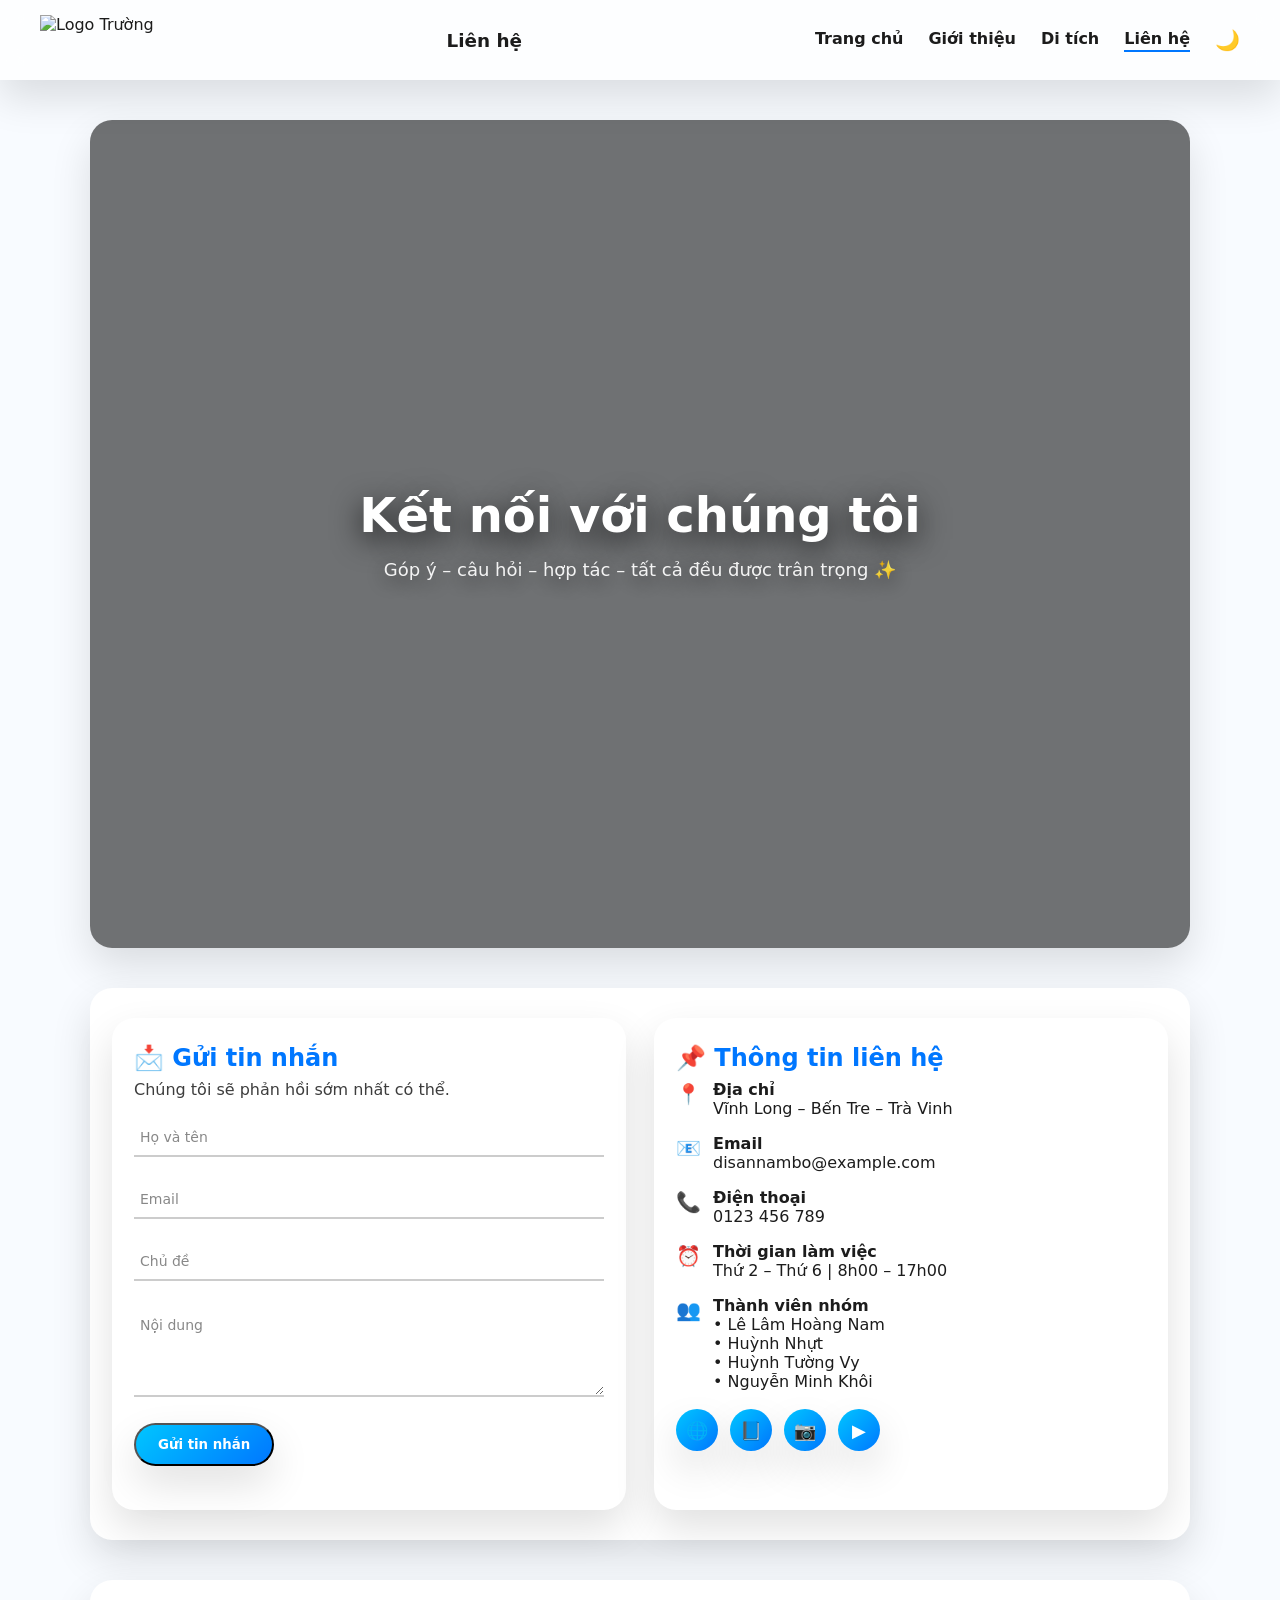
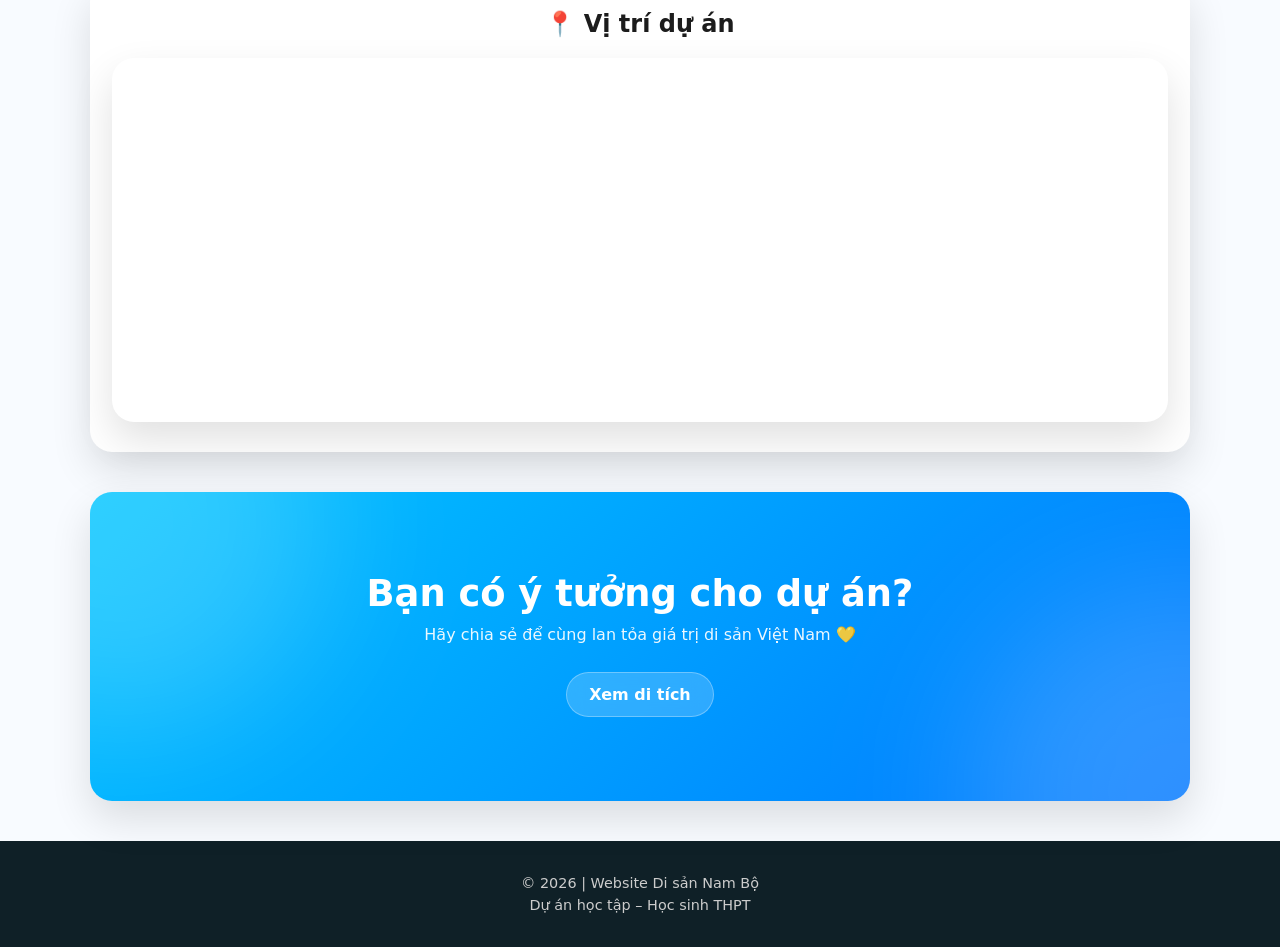
==== lienhe.html @ 8fd8944c "Add files via upload" ====
<!DOCTYPE html>
<html lang="vi">
<head>
  <meta charset="UTF-8">
  <title>Liên hệ | Di sản Nam Bộ</title>
  <meta name="viewport" content="width=device-width, initial-scale=1.0">
  <meta name="description" content="Trang liên hệ – Website Di tích lịch sử & văn hóa Nam Bộ">
  <link rel="stylesheet" href="style.css">
</head>
<body>

<div id="loader">
  <div class="spinner"></div>
  <p style="margin-top:15px;font-weight:600;">Đang tải liên hệ...</p>
</div>

<div id="progress-bar"></div>
<div id="cursor-glow"></div>

<header>
  <div class="logo-container">
    <img src="img/logo-truong.png" alt="Logo Trường" class="school-logo">
  </div>
  <h1>Liên hệ</h1>
  <nav>
    <a href="index.html">Trang chủ</a>
    <a href="gioithieu.html">Giới thiệu</a>
    <a href="chude.html">Di tích</a>
    <a href="lienhe.html" class="active">Liên hệ</a>
    <button id="themeToggle">🌙</button>
  </nav>
</header>

<section class="hero small">
  <div class="hero-content">
    <h1 class="float">Kết nối với chúng tôi</h1>
    <p class="delay1 float">
      Góp ý – câu hỏi – hợp tác – tất cả đều được trân trọng ✨
    </p>
  </div>
</section>

<section class="reveal">
  <div class="contact-grid">

    <div class="contact-form hover-glow">
      <h2>📩 Gửi tin nhắn</h2>
      <p>Chúng tôi sẽ phản hồi sớm nhất có thể.</p>

      <form id="contactForm">

        <div class="form-group">
          <input type="text" id="name" required>
          <label>Họ và tên</label>
          <span class="focus-line"></span>
        </div>

        <div class="form-group">
          <input type="email" id="email" required>
          <label>Email</label>
          <span class="focus-line"></span>
        </div>

        <div class="form-group">
          <input type="text" id="subject" required>
          <label>Chủ đề</label>
          <span class="focus-line"></span>
        </div>

        <div class="form-group textarea">
          <textarea id="message" rows="4" required></textarea>
          <label>Nội dung</label>
          <span class="focus-line"></span>
        </div>

        <button type="submit" class="btn primary ripple full">Gửi tin nhắn</button>
        <p id="formStatus"></p>

      </form>
    </div>

    <div class="contact-info hover-glow">
      <h2>📌 Thông tin liên hệ</h2>

      <div class="info-item">
        <span>📍</span>
        <div>
          <h4>Địa chỉ</h4>
          <p>Vĩnh Long – Bến Tre – Trà Vinh</p>
        </div>
      </div>

      <div class="info-item">
        <span>📧</span>
        <div>
          <h4>Email</h4>
          <p>disannambo@example.com</p>
        </div>
      </div>

      <div class="info-item">
        <span>📞</span>
        <div>
          <h4>Điện thoại</h4>
          <p>0123 456 789</p>
        </div>
      </div>

      <div class="info-item">
        <span>⏰</span>
        <div>
          <h4>Thời gian làm việc</h4>
          <p>Thứ 2 – Thứ 6 | 8h00 – 17h00</p>
        </div>
      </div>
<div class="info-item">
  <span>👥</span>
  <div>
    <h4>Thành viên nhóm</h4>
    <p>• Lê Lâm Hoàng Nam</p>
    <p>• Huỳnh Nhựt</p>
    <p>• Huỳnh Tường Vy</p>
    <p>• Nguyễn Minh Khôi</p>
  </div>
</div>
      <div class="social-links">
        <a href="#" class="ripple">🌐</a>
        <a href="#" class="ripple">📘</a>
        <a href="#" class="ripple">📷</a>
        <a href="#" class="ripple">▶️</a>
      </div>
    </div>

  </div>
</section>

<section class="reveal">
  <h2 style="text-align:center;margin-bottom:20px;">📍 Vị trí dự án</h2>
  <div class="map-box hover-glow">
    <iframe
      src="https://www.google.com/maps?q=V%C4%A9nh%20Long%2C%20Vi%E1%BB%87t%20Nam&output=embed"
      loading="lazy"
      allowfullscreen>
    </iframe>
  </div>
</section>

<section class="cta-section reveal">
  <h2>Bạn có ý tưởng cho dự án?</h2>
  <p>Hãy chia sẻ để cùng lan tỏa giá trị di sản Việt Nam 💛</p>
  <a href="chude.html" class="btn glass ripple">Xem di tích</a>
</section>

<footer>
  <p>© 2026 | Website Di sản Nam Bộ</p>
  <p>Dự án học tập – Học sinh THPT</p>
</footer>

<button id="backToTop">↑</button>

<script>
window.addEventListener("load", () => {
  document.getElementById("loader").classList.add("hide");
});

const toggle = document.getElementById("themeToggle");
toggle.addEventListener("click", () => {
  document.documentElement.classList.toggle("dark");
});

const backToTop = document.getElementById("backToTop");
window.addEventListener("scroll", () => {
  backToTop.style.display = window.scrollY > 400 ? "block" : "none";
});
backToTop.onclick = () => window.scrollTo({ top: 0, behavior: "smooth" });

const progressBar = document.getElementById("progress-bar");
window.addEventListener("scroll", () => {
  const scrollTop = document.documentElement.scrollTop;
  const scrollHeight = document.documentElement.scrollHeight - document.documentElement.clientHeight;
  progressBar.style.width = (scrollTop / scrollHeight) * 100 + "%";
});

const reveals = document.querySelectorAll(".reveal");
const revealObserver = new IntersectionObserver(entries => {
  entries.forEach(entry => {
    if (entry.isIntersecting) entry.target.classList.add("show");
  });
}, { threshold: 0.15 });
reveals.forEach(el => revealObserver.observe(el));

const glow = document.getElementById("cursor-glow");
document.addEventListener("mousemove", e => {
  glow.style.left = e.clientX + "px";
  glow.style.top = e.clientY + "px";
});

document.querySelectorAll(".ripple").forEach(btn => {
  btn.addEventListener("click", function(e) {
    const ripple = document.createElement("span");
    ripple.classList.add("ripple-effect");
    const rect = this.getBoundingClientRect();
    ripple.style.left = e.clientX - rect.left + "px";
    ripple.style.top = e.clientY - rect.top + "px";
    this.appendChild(ripple);
    setTimeout(() => ripple.remove(), 600);
  });
});

const form = document.getElementById("contactForm");
const status = document.getElementById("formStatus");
form.addEventListener("submit", e => {
  e.preventDefault();
  status.textContent = "⏳ Đang gửi...";
  setTimeout(() => {
    status.textContent = "✅ Gửi thành công! Cảm ơn bạn đã liên hệ.";
    form.reset();
  }, 1200);
});
</script>

</body>
</html>
---- style.css ----
/* ================= ROOT THEME ================= */
:root {
  --bg: #f8fbff;
  --text: #1c1c1c;
  --primary: #0077ff;
  --secondary: #00c6ff;
  --card: #ffffff;
  --glass: rgba(255,255,255,0.7);
  --shadow: 0 18px 40px rgba(0,0,0,0.12);
}

.dark {
  --bg: #0b1220;
  --text: #e5e7eb;
  --primary: #38bdf8;
  --secondary: #818cf8;
  --card: #020617;
  --glass: rgba(15,23,42,0.75);
  --shadow: 0 22px 55px rgba(0,0,0,0.6);
}

/* ================= RESET ================= */
* {
  margin: 0;
  padding: 0;
  box-sizing: border-box;
  font-family: system-ui, -apple-system, BlinkMacSystemFont, sans-serif;
  scroll-behavior: smooth;
}

body {
  background: var(--bg);
  color: var(--text);
  overflow-x: hidden;
}

a { text-decoration: none; color: inherit; }
img { max-width: 100%; display: block; }

/* ================= LOADER ================= */
#loader {
  position: fixed;
  inset: 0;
  background: linear-gradient(135deg, #0077ff, #00c6ff);
  display: grid;
  place-items: center;
  color: white;
  z-index: 9999;
  transition: 0.6s ease;
}
#loader.hide { opacity: 0; visibility: hidden; }
.spinner {
  width: 60px;
  height: 60px;
  border: 5px solid rgba(255,255,255,0.3);
  border-top: 5px solid white;
  border-radius: 50%;
  animation: spin 1s linear infinite;
}
@keyframes spin { to { transform: rotate(360deg); } }

/* ================= PROGRESS BAR ================= */
#progress-bar {
  position: fixed;
  top: 0;
  left: 0;
  height: 4px;
  width: 0;
  background: linear-gradient(90deg, var(--secondary), var(--primary));
  z-index: 999;
}

/* ================= CURSOR GLOW ================= */
#cursor-glow {
  position: fixed;
  top: 0;
  left: 0;
  width: 38px;
  height: 38px;
  border-radius: 50%;
  pointer-events: none;
  background: radial-gradient(circle, rgba(0,199,255,0.5), transparent 60%);
  transform: translate(-50%, -50%);
  z-index: 1000;
  mix-blend-mode: screen;
}

/* ================= HEADER ================= */
header {
  position: sticky;
  top: 0;
  z-index: 100;
  padding: 14px 22px;
  display: flex;
  justify-content: space-between;
  align-items: center;
  backdrop-filter: blur(14px);
  background: var(--glass);
  box-shadow: var(--shadow);
}

header h1 {
  font-size: 1.15rem;
  font-weight: 700;
}

nav {
  display: flex;
  align-items: center;
  gap: 18px;
}

nav a {
  font-weight: 600;
  position: relative;
  padding-bottom: 4px;
}

nav a::after {
  content: "";
  position: absolute;
  left: 0;
  bottom: 0;
  width: 0;
  height: 2px;
  background: var(--primary);
  transition: 0.3s ease;
}

nav a:hover::after,
nav a.active::after {
  width: 100%;
}

#themeToggle {
  border: none;
  background: none;
  font-size: 1.25rem;
  cursor: pointer;
}

/* ================= BACK TO TOP ================= */
#backToTop {
  position: fixed;
  right: 20px;
  bottom: 20px;
  background: linear-gradient(135deg, var(--secondary), var(--primary));
  color: white;
  border: none;
  width: 46px;
  height: 46px;
  border-radius: 50%;
  font-size: 18px;
  cursor: pointer;
  box-shadow: var(--shadow);
  display: none;
  transition: 0.3s ease;
  z-index: 1000;
}
#backToTop:hover { transform: translateY(-6px) scale(1.05); }

  to { transform: translateY(50px) translateX(40px); }
}
/* ================= HERO IMAGE ================= */
.hero {
  position: relative;
  min-height: 92vh;
  display: grid;
  place-items: center;
  text-align: center;
  padding: 40px 20px;
  overflow: hidden;
  color: white;

  /* ẢNH NỀN */
  background: url("images/hero.jpg") center/cover no-repeat;
}

/* lớp phủ tối giữ chữ rõ */
.hero::before {
  content: "";
  position: absolute;
  inset: 0;
  background: rgba(0,0,0,0.45);
  z-index: 0;
}

.hero-content {
  max-width: 780px;
  position: relative;
  z-index: 1;
}
.hero h1 {
  font-size: clamp(2.2rem, 5vw, 3.4rem);
  line-height: 1.15;
  margin-bottom: 12px;
}

.hero p {
  opacity: 0.92;
  font-size: 1.05rem;
}

/* ================= BUTTONS ================= */
.btn {
  padding: 12px 22px;
  border-radius: 999px;
  font-weight: 700;
  display: inline-block;
  position: relative;
  overflow: hidden;
  transition: 0.3s ease;
}

.btn.primary {
  background: linear-gradient(135deg, var(--secondary), var(--primary));
  color: white;
  box-shadow: var(--shadow);
}

.btn.glass {
  background: rgba(255,255,255,0.18);
  color: white;
  backdrop-filter: blur(10px);
  border: 1px solid rgba(255,255,255,0.3);
}

.btn:hover {
  transform: translateY(-4px) scale(1.05);
}

/* ================= RIPPLE ================= */
.ripple-effect {
  position: absolute;
  border-radius: 50%;
  background: rgba(255,255,255,0.6);
  transform: scale(0);
  animation: ripple 0.6s linear;
}
@keyframes ripple {
  to { transform: scale(4); opacity: 0; }
}

/* ================= SECTIONS ================= */
section {
  max-width: 1100px;
  margin: 40px auto;
  padding: 30px 22px;
  background: var(--card);
  border-radius: 22px;
  box-shadow: var(--shadow);
}

/* ================= GRID / CARD ================= */
.grid {
  display: grid;
  grid-template-columns: repeat(auto-fit, minmax(240px, 1fr));
  gap: 22px;
}

.card {
  background: linear-gradient(135deg, rgba(0,119,255,0.06), rgba(0,0,0,0.02));
  border-radius: 18px;
  padding: 20px;
  transition: 0.4s cubic-bezier(.2,.8,.2,1);
  box-shadow: var(--shadow);
}

.card:hover {
  transform: translateY(-12px) scale(1.04);
  box-shadow: 0 30px 60px rgba(0,0,0,0.2);
}

/* ================= GALLERY ================= */
.gallery img {
  border-radius: 18px;
  transition: 0.45s cubic-bezier(.2,.8,.2,1);
  cursor: pointer;
}

.gallery img:hover {
  transform: scale(1.1) rotate(1deg);
  box-shadow: 0 18px 36px rgba(0,0,0,0.25);
}

/* ================= MAP ================= */
.map-box {
  width: 100%;
  border-radius: 22px;
  overflow: hidden;
  box-shadow: var(--shadow);
  transition: 0.4s ease;
}

.map-box:hover {
  transform: scale(1.02);
  box-shadow: 0 30px 60px rgba(0,0,0,0.25);
}

.map-box iframe {
  width: 100%;
  height: 360px;
  border: none;
}

/* ================= BACK BUTTON ================= */
.back-btn {
  position: fixed;
  top: 90px;
  right: 24px;
  padding: 10px 18px;
  background: linear-gradient(135deg, #00c6ff, #0077ff);
  color: white;
  border-radius: 999px;
  font-size: 18px;
  font-weight: 700;
  z-index: 999;
  box-shadow: var(--shadow);
  transition: 0.3s ease;
}

.back-btn:hover {
  transform: translateX(-8px) scale(1.06);
}

/* ================= STATS ================= */
.stats {
  max-width: 1100px;
  margin: -70px auto 60px;
  padding: 0 20px;
  display: grid;
  grid-template-columns: repeat(auto-fit, minmax(160px, 1fr));
  gap: 22px;
  position: relative;
  z-index: 5;
}

.stat-card {
  background: var(--card);
  border-radius: 22px;
  padding: 26px 22px;
  text-align: center;
  box-shadow: var(--shadow);
  transition: 0.4s ease;
}

.stat-card:hover {
  transform: translateY(-12px) scale(1.05);
}

.stat-card h3 {
  font-size: 2rem;
  color: var(--primary);
}

/* ================= FEATURES ================= */
.features {
  max-width: 1100px;
  margin: auto;
  padding: 40px 20px 70px;
  text-align: center;
}

.features h2 {
  font-size: 2rem;
  margin-bottom: 10px;
}

.features p {
  max-width: 700px;
  margin: auto;
  margin-bottom: 40px;
  opacity: 0.88;
}

.feature-grid {
  display: grid;
  grid-template-columns: repeat(auto-fit, minmax(240px, 1fr));
  gap: 26px;
}

.feature-card {
  background: var(--card);
  border-radius: 22px;
  padding: 28px 22px;
  box-shadow: var(--shadow);
  transition: 0.45s cubic-bezier(.2,.8,.2,1);
  position: relative;
  overflow: hidden;
}

.feature-card::before {
  content: "";
  position: absolute;
  inset: 0;
  background: linear-gradient(120deg, transparent, rgba(0,119,255,0.18), transparent);
  transform: translateX(-100%);
  transition: 0.6s ease;
}

.feature-card:hover::before {
  transform: translateX(100%);
}

.feature-card:hover {
  transform: translateY(-14px) scale(1.04);
}

/* ================= DESTINATIONS ================= */
.destinations {
  background: linear-gradient(135deg, #f5f7fa, #c3cfe2);
  padding: 70px 20px;
}

.dark .destinations {
  background: linear-gradient(135deg, #020617, #020617);
}

.destinations h2 {
  text-align: center;
  margin-bottom: 40px;
  font-size: 2rem;
}

.dest-grid {
  max-width: 1100px;
  margin: auto;
  display: grid;
  grid-template-columns: repeat(auto-fit, minmax(260px, 1fr));
  gap: 28px;
}

.dest-card {
  background: var(--card);
  border-radius: 24px;
  overflow: hidden;
  box-shadow: var(--shadow);
  transition: 0.5s cubic-bezier(.2,.8,.2,1);
  transform-style: preserve-3d;
}

.dest-card:hover {
  transform: translateY(-16px) scale(1.04) rotateX(6deg);
}

.dest-card img {
  width: 100%;
  height: 190px;
  object-fit: cover;
  transition: 0.6s ease;
}

.dest-card:hover img {
  transform: scale(1.15);
}

.dest-card .info {
  padding: 18px 18px 22px;
}

.dest-card h4 {
  color: var(--primary);
  margin-bottom: 6px;
}

/* ================= CTA SECTION ================= */
.cta-section {
  background: linear-gradient(135deg, var(--secondary), var(--primary));
  color: white;
  padding: 80px 20px;
  text-align: center;
  position: relative;
  overflow: hidden;
}

.cta-section::before,
.cta-section::after {
  content: "";
  position: absolute;
  width: 420px;
  height: 420px;
  background: rgba(255,255,255,0.18);
  border-radius: 50%;
  filter: blur(70px);
}

.cta-section::before {
  top: -180px;
  left: -180px;
}

.cta-section::after {
  bottom: -200px;
  right: -200px;
}

.cta-section h2 {
  font-size: 2.3rem;
  margin-bottom: 10px;
}

.cta-section p {
  max-width: 680px;
  margin: auto;
  margin-bottom: 28px;
  opacity: 0.92;
}

/* ================= FOOTER ================= */
footer {
  background: #0f2027;
  color: #ccc;
  text-align: center;
  padding: 28px 16px;
}

.dark footer {
  background: #020617;
}

footer p {
  margin: 6px 0;
  font-size: 0.9rem;
}

/* ================= REVEAL ANIMATION ================= */
.reveal {
  opacity: 0;
  transform: translateY(40px) scale(0.96);
  transition: 0.8s cubic-bezier(.2,.8,.2,1);
}

.reveal.show {
  opacity: 1;
  transform: translateY(0) scale(1);
}

/* ================= FLOAT ANIMATION ================= */
.float {
  animation: floaty 6s ease-in-out infinite alternate;
}
.delay1 { animation-delay: 0.6s; }
.delay2 { animation-delay: 1.2s; }
.delay3 { animation-delay: 1.8s; }

@keyframes floaty {
  from { transform: translateY(0); }
  to { transform: translateY(-12px); }
}

/* ================= HOVER GLOW ================= */
.hover-glow:hover {
  box-shadow:
    0 0 0 2px rgba(0,119,255,0.2),
    0 0 25px rgba(0,119,255,0.35),
    var(--shadow);
}

/* ================= CONTACT ================= */
.contact-grid {
  display: grid;
  grid-template-columns: repeat(auto-fit, minmax(300px, 1fr));
  gap: 28px;
}

.contact-form, .contact-info {
  background: var(--card);
  border-radius: 22px;
  padding: 26px 22px;
  box-shadow: var(--shadow);
}

.contact-form h2,
.contact-info h2 {
  margin-bottom: 8px;
  color: var(--primary);
}

.contact-form p {
  margin-bottom: 18px;
  opacity: 0.85;
}

.form-group {
  position: relative;
  margin-bottom: 22px;
}

.form-group input,
.form-group textarea {
  width: 100%;
  padding: 10px 6px;
  border: none;
  border-bottom: 2px solid #ccc;
  background: transparent;
  color: var(--text);
  font-size: 15px;
  outline: none;
}

.form-group label {
  position: absolute;
  left: 6px;
  top: 50%;
  transform: translateY(-50%);
  font-size: 14px;
  color: #888;
  pointer-events: none;
  transition: 0.3s ease;
}

.form-group textarea + label {
  top: 14px;
  transform: none;
}

.form-group input:focus + label,
.form-group input:valid + label,
.form-group textarea:focus + label,
.form-group textarea:valid + label {
  top: -6px;
  font-size: 12px;
  color: var(--primary);
}

.focus-line {
  position: absolute;
  bottom: 0;
  left: 0;
  width: 0;
  height: 2px;
  background: var(--primary);
  transition: 0.3s ease;
}

.form-group input:focus ~ .focus-line,
.form-group textarea:focus ~ .focus-line {
  width: 100%;
}

.contact-info .info-item {
  display: flex;
  gap: 12px;
  margin-bottom: 16px;
  align-items: flex-start;
}

.contact-info .info-item span {
  font-size: 20px;
  margin-top: 2px;
}

.social-links {
  display: flex;
  gap: 12px;
  margin-top: 18px;
}

.social-links a {
  width: 42px;
  height: 42px;
  border-radius: 50%;
  display: grid;
  place-items: center;
  background: linear-gradient(135deg, var(--secondary), var(--primary));
  color: white;
  font-size: 18px;
  box-shadow: var(--shadow);
  transition: 0.3s ease;
}

.social-links a:hover {
  transform: translateY(-6px) scale(1.1);
}

/* ================= RESPONSIVE ================= */
@media (max-width: 700px) {
  nav { flex-wrap: wrap; gap: 10px; }
  header h1 { font-size: 1rem; }
  .hero h1 { font-size: 2rem; }
  .map-box iframe { height: 260px; }
}
/* ================= LOGO ================= */
.logo-container {
  display: flex;
  align-items: center;
}

.school-logo {
  height: 42px;      /* chỉnh kích thước chuẩn */
  width: auto;
  object-fit: contain;
}

@media (max-width: 700px) {
  .school-logo {
    height: 34px;
  }
}
/* ================= HERO FIX - GIỮ NGUYÊN HIỆU ỨNG ================= */

.hero {
  position: relative;
  min-height: 92vh;
  display: flex;
  align-items: center;
  justify-content: center;
  text-align: center;
  padding: 40px 20px;
  overflow: hidden;
  color: #fff;

  background: url("images/hero.jpg") center/cover no-repeat;
}

/* Overlay làm tối nền để chữ nổi */
.hero::before {
  content: "";
  position: absolute;
  inset: 0;
  background: linear-gradient(
    rgba(0, 0, 0, 0.65),
    rgba(0, 0, 0, 0.55)
  );
  z-index: 1;
}

/* Nội dung nằm trên overlay */
.hero-content {
  position: relative;
  z-index: 2;
  max-width: 800px;
}

/* Làm chữ nổi bật hơn */
.hero h1 {
  font-size: 48px;
  font-weight: 800;
  text-shadow: 0 8px 30px rgba(0,0,0,0.8);
}

.hero p {
  font-size: 18px;
  margin-top: 15px;
  text-shadow: 0 5px 20px rgba(0,0,0,0.8);
}/* ===== HEADER LAYOUT FIX ===== */

header {
  display: flex;
  justify-content: space-between;
  align-items: center;
  padding: 15px 40px;
  position: sticky;
  top: 0;
  z-index: 1000;
}

/* Logo bên trái */
.logo-container {
  display: flex;
  align-items: center;
  gap: 15px;
}

.school-logo {
  height: 50px;
  width: auto;
}

/* Menu bên phải */
nav {
  display: flex;
  align-items: center;
  gap: 25px;
}

nav a {
  text-decoration: none;
  font-weight: 600;
  transition: 0.3s;
}

nav a:hover {
  opacity: 0.7;
}.hero {
  background-image: url("img/background.jpg");
  background-size: cover;
  background-position: center;
  background-repeat: no-repeat;
}.hero {
  position: relative;
  min-height: 92vh;
  display: flex;
  align-items: center;
  justify-content: center;
  text-align: center;
  color: white;

  background-image: url("img/background.jpg");
  background-size: cover;
  background-position: center;
  background-repeat: no-repeat;
}

.hero::before {
  content: "";
  position: absolute;
  inset: 0;
  background: rgba(0,0,0,0.55);
}

.hero-content {
  position: relative;
  z-index: 2;
}
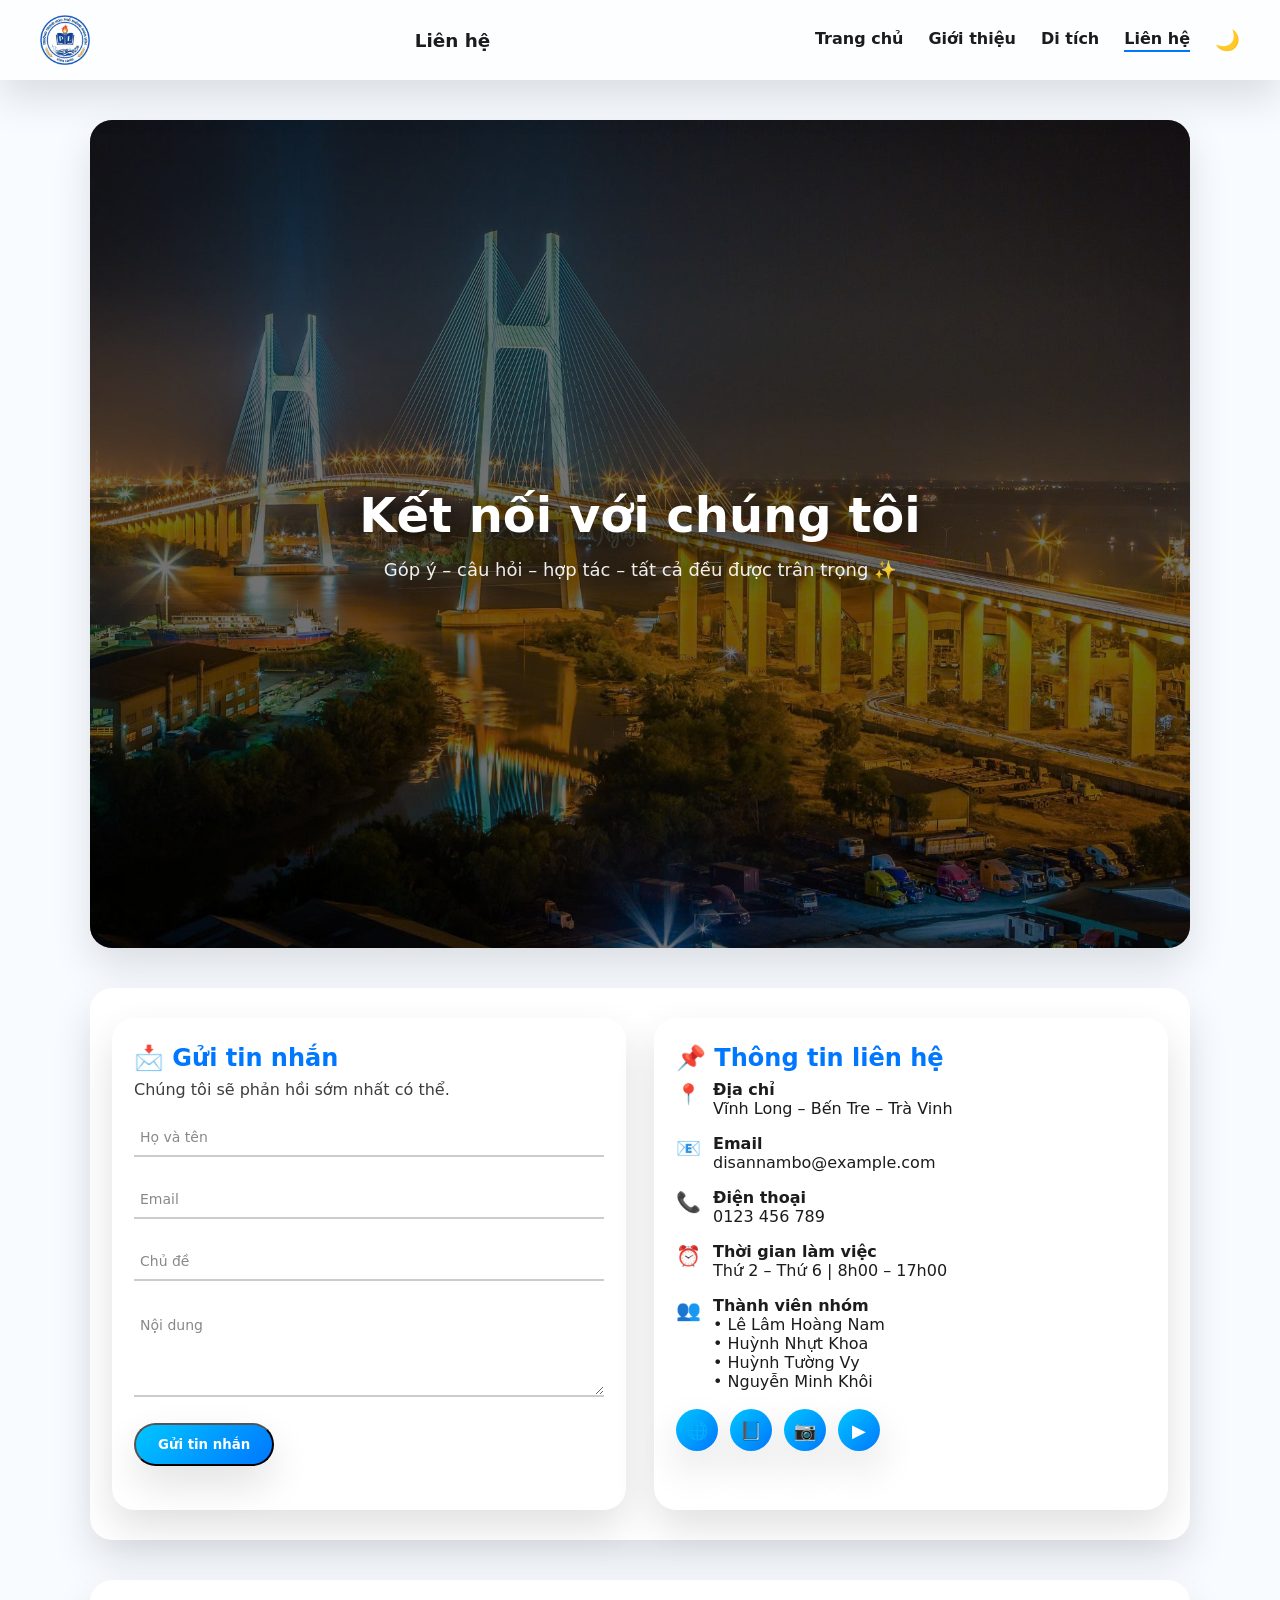
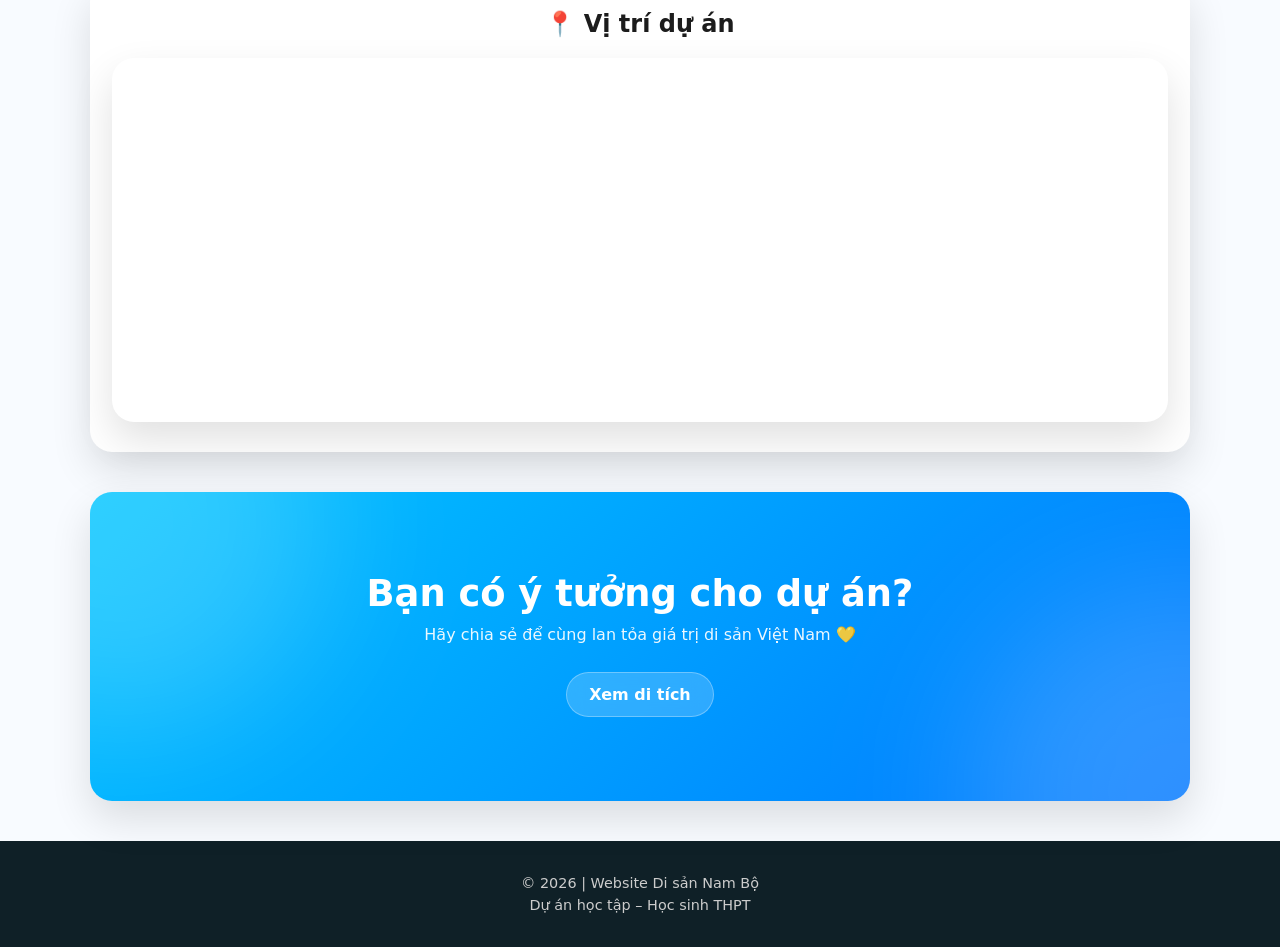
==== commit cf6ba5ad: "Add files via upload" ====
--- a/lienhe.html
+++ b/lienhe.html
@@ -118,7 +118,7 @@
   <div>
     <h4>Thành viên nhóm</h4>
     <p>• Lê Lâm Hoàng Nam</p>
-    <p>• Huỳnh Nhựt</p>
+    <p>• Huỳnh Nhựt Khoa</p>
     <p>• Huỳnh Tường Vy</p>
     <p>• Nguyễn Minh Khôi</p>
   </div>
